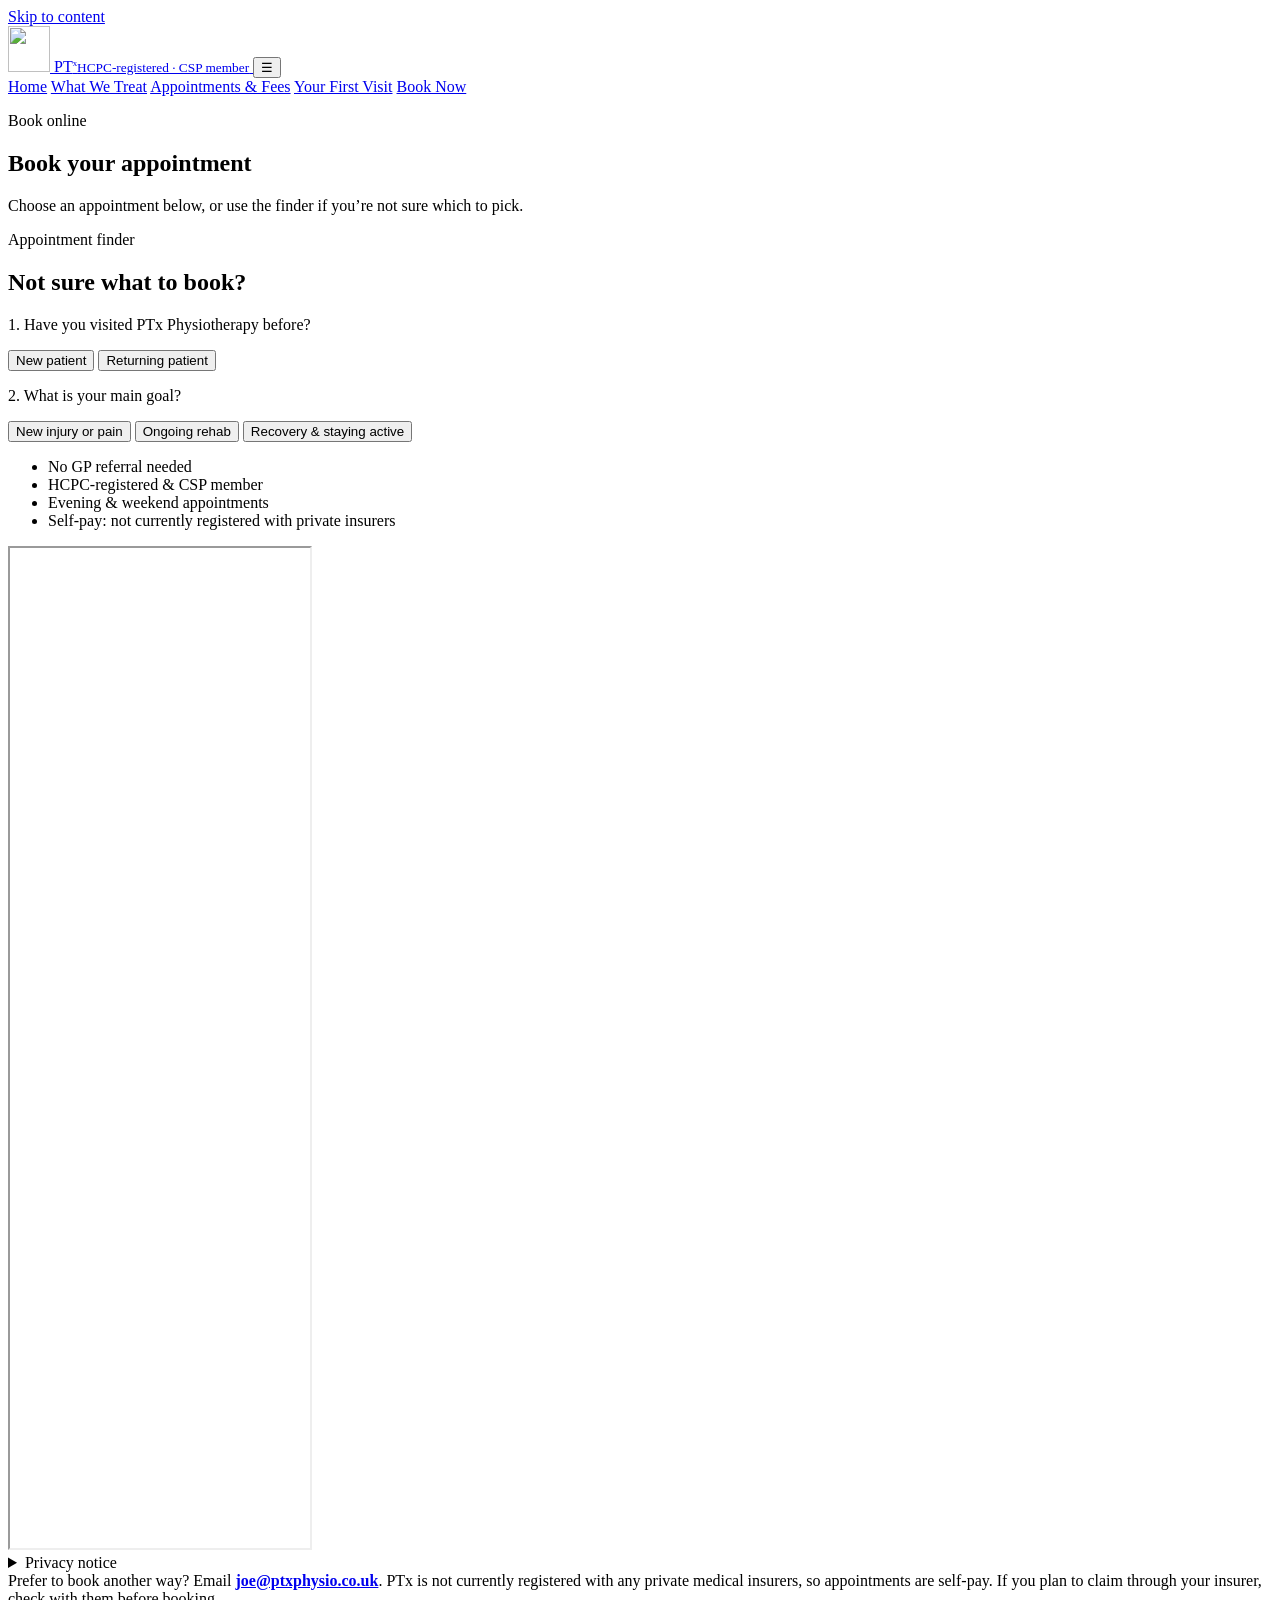
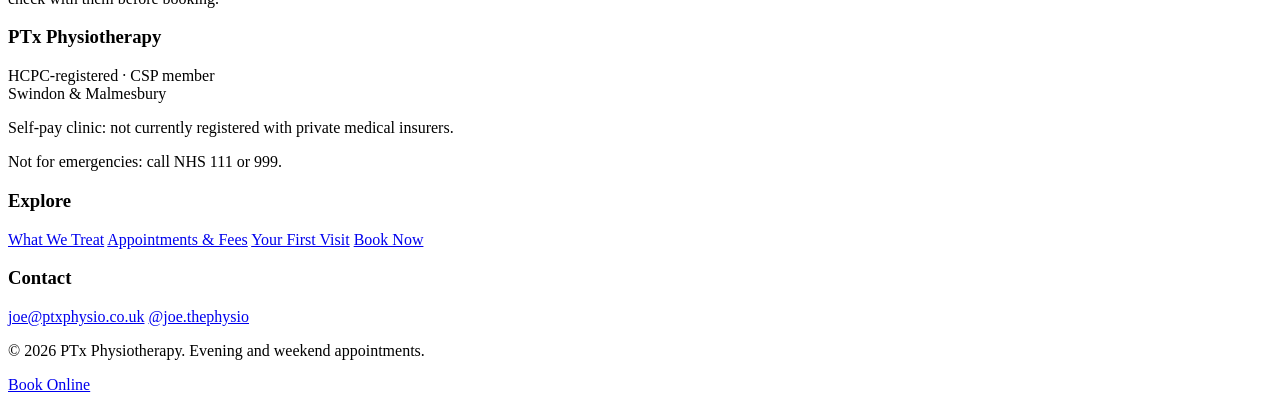
==== book.html @ e8dee444 "Add files via upload" ====
<!DOCTYPE html>
<html lang="en-GB">
<head>
  <meta charset="utf-8">
  <meta name="viewport" content="width=device-width, initial-scale=1">
  <title>Book an Appointment | PTx Physiotherapy</title>
  <meta name="description" content="Book a physiotherapy assessment in Swindon or Malmesbury. 60-minute initial assessments, evening and weekend appointments, no GP referral needed.">
  <meta name="theme-color" content="#111111">
  <link rel="preconnect" href="https://fonts.googleapis.com">
  <link rel="preconnect" href="https://fonts.gstatic.com" crossorigin>
  <link rel="stylesheet" href="https://fonts.googleapis.com/css2?family=Fraunces:ital,opsz,wght@0,9..144,500;0,9..144,600;1,9..144,500&family=Work+Sans:wght@400;500;600&display=swap">
  <link rel="stylesheet" href="styles.css">
</head>
<body>
  <a class="skip-link" href="#main">Skip to content</a>

  <!-- ===== SHARED HEADER (copy to every page) ===== -->
  <header class="site-header">
    <div class="header-inner">
      <a class="logo" href="index.html" aria-label="PTx Physiotherapy home">
        <img src="images/ptx-logo.jpg" alt="" width="42" height="46">
        <span>PT<sup style="font-size:.55em">x</sup><small>HCPC-registered · CSP member</small></span>
      </a>
      <button class="menu-toggle" aria-label="Menu" aria-expanded="false" aria-controls="site-nav">☰</button>
      <nav class="nav" id="site-nav" aria-label="Main">
        <a href="index.html">Home</a>
        <a href="conditions.html">What We Treat</a>
        <a href="services.html">Appointments &amp; Fees</a>
        <a href="first-visit.html">Your First Visit</a>
        <a class="btn btn-gold" href="book.html">Book Now</a>
      </nav>
    </div>
  </header>

  <main id="main">
    <section class="page-hero">
      <div class="container">
        <p class="eyebrow">Book online</p>
        <h1>Book your appointment</h1>
        <p class="lede">Choose an appointment below, or use the finder if you’re not sure which to pick.</p>
      </div>
    </section>

    <section class="section alt" id="finder">
      <div class="container">
        <div class="section-head"><p class="eyebrow">Appointment finder</p><h2>Not sure what to book?</h2></div>
        <div class="finder" data-finder>
          <p class="q" id="q-who">1. Have you visited PTx Physiotherapy before?</p>
          <div class="opts" role="group" aria-labelledby="q-who">
            <button class="opt" data-q="who" data-v="new" aria-pressed="false">New patient</button>
            <button class="opt" data-q="who" data-v="returning" aria-pressed="false">Returning patient</button>
          </div>
          <p class="q" id="q-goal">2. What is your main goal?</p>
          <div class="opts" role="group" aria-labelledby="q-goal">
            <button class="opt" data-q="goal" data-v="pain" aria-pressed="false">New injury or pain</button>
            <button class="opt" data-q="goal" data-v="rehab" aria-pressed="false">Ongoing rehab</button>
            <button class="opt" data-q="goal" data-v="active" aria-pressed="false">Recovery &amp; staying active</button>
          </div>
          <div data-finder-result aria-live="polite"></div>
        </div>
      </div>
    </section>

    <section class="section" id="booking">
      <div class="container">
        <ul class="badges"><li>No GP referral needed</li><li>HCPC-registered &amp; CSP member</li><li>Evening &amp; weekend appointments</li><li>Self-pay: not currently registered with private insurers</li></ul>

        <!-- Cliniko embed: set CONFIG.clinikoUrl in script.js to show it (the request form below then hides) -->
        <div id="cliniko-embed"></div>

        <!-- Request form: used until online booking is connected -->
        <div id="request-form">
          <p class="micro">Not for emergencies: call NHS 111 or 999. Request an appointment below and I’ll confirm a time by email or phone.</p>
          <form class="form" id="booking-form">
            <label class="field">Full name<input id="f-name" required autocomplete="name"></label>
            <label class="field">Date of birth<input id="f-dob" type="date" required autocomplete="bday"></label>
            <label class="field">Address<input id="f-address" required autocomplete="street-address"></label>
            <div class="field-row">
              <label class="field">Postcode<input id="f-postcode" required autocomplete="postal-code"></label>
              <label class="field">Telephone<input id="f-phone" type="tel" required autocomplete="tel"></label>
            </div>
            <label class="field">Email<input id="f-email" type="email" required autocomplete="email"></label>
            <label class="field">Appointment
              <select id="f-type"><option>Initial assessment (60 min)</option><option>Follow-up session (45 min)</option><option>Not sure yet</option></select>
            </label>
            <label class="field">When suits you? (evenings and weekends)<input id="f-times"></label>
            <label class="field">What’s the problem? (brief description)<textarea id="f-issue" required></textarea></label>
            <label class="consent"><input type="checkbox" id="f-consent" required><span>I agree to PTx using these details, including health information I’ve given, to arrange my appointment. Details are sent by email, which isn’t fully secure, so please keep the description brief.</span></label>
            <button class="btn btn-gold" type="submit">Request appointment</button>
          </form>

        </div>

        <details class="privacy">
          <summary>Privacy notice</summary>
          <p><strong>Who I am:</strong> PTx Physiotherapy (Joe, sole practitioner), joe@ptxphysio.co.uk.</p>
          <p><strong>What I collect:</strong> the details you enter when you book.</p>
          <p><strong>Why:</strong> to arrange and deliver your appointment and, if you become a patient, to keep your clinical record. Health information is special category data, which I use with your explicit consent and to provide healthcare.</p>
          <p><strong>Who sees it:</strong> only me. Online bookings and clinical records are held in Cliniko, the practice-management software I use, which processes them on my behalf. I don’t sell or share your details, except where the law requires it or to protect your safety.</p>
          <p><strong>How long:</strong> clinical records are kept securely for as long as professional guidance requires. Enquiries that don’t lead to an appointment are deleted when no longer needed.</p>
          <p><strong>Your rights:</strong> you can ask to see, correct or delete your information, or complain to the Information Commissioner’s Office (ico.org.uk).</p>
        </details>

        <div class="notice">Prefer to book another way? Email <a href="mailto:joe@ptxphysio.co.uk"><strong>joe@ptxphysio.co.uk</strong></a>. PTx is not currently registered with any private medical insurers, so appointments are self-pay. If you plan to claim through your insurer, check with them before booking.</div>
      </div>
    </section>
  </main>

  <!-- ===== SHARED FOOTER (copy to every page) ===== -->
  <footer class="site-footer">
    <div class="container">
      <div class="footer-grid">
        <div>
          <h3>PTx Physiotherapy</h3>
          <p>HCPC-registered · CSP member<br>Swindon &amp; Malmesbury</p>
          <p>Self-pay clinic: not currently registered with private medical insurers.</p>
          <p>Not for emergencies: call NHS 111 or 999.</p>
        </div>
        <div>
          <h3>Explore</h3>
          <a href="conditions.html">What We Treat</a>
          <a href="services.html">Appointments &amp; Fees</a>
          <a href="first-visit.html">Your First Visit</a>
          <a href="book.html">Book Now</a>
        </div>
        <div>
          <h3>Contact</h3>
          <a href="mailto:joe@ptxphysio.co.uk">joe@ptxphysio.co.uk</a>
          <a href="https://www.instagram.com/joe.thephysio/" rel="noopener">@joe.thephysio</a>
        </div>
      </div>
      <p class="legal">© <span id="year">2026</span> PTx Physiotherapy. Evening and weekend appointments.</p>
    </div>
  </footer>

  <!-- ===== STICKY MOBILE BAR (shows on phones only) ===== -->
  <div class="mobile-bar">
    <a class="btn btn-gold" href="book.html">Book Online</a>
  </div>

  <script src="script.js"></script>
</body>
</html>
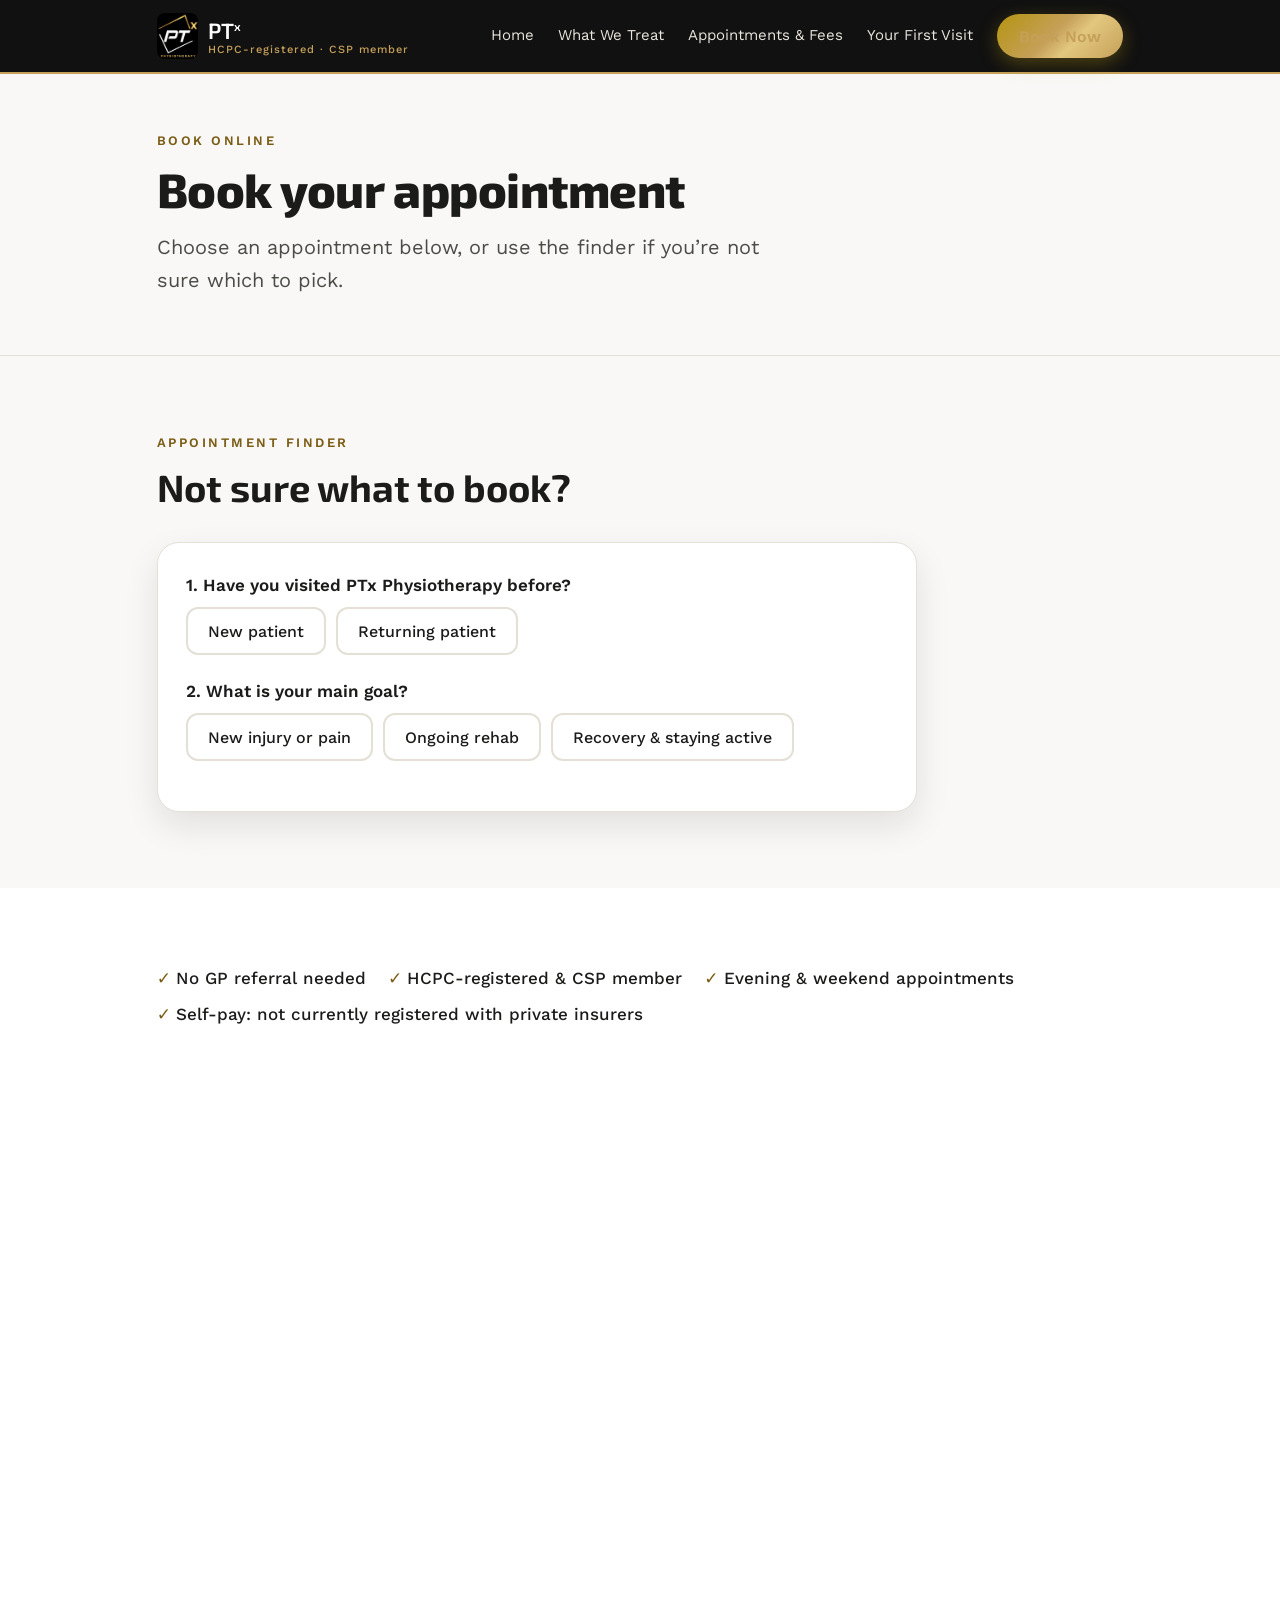
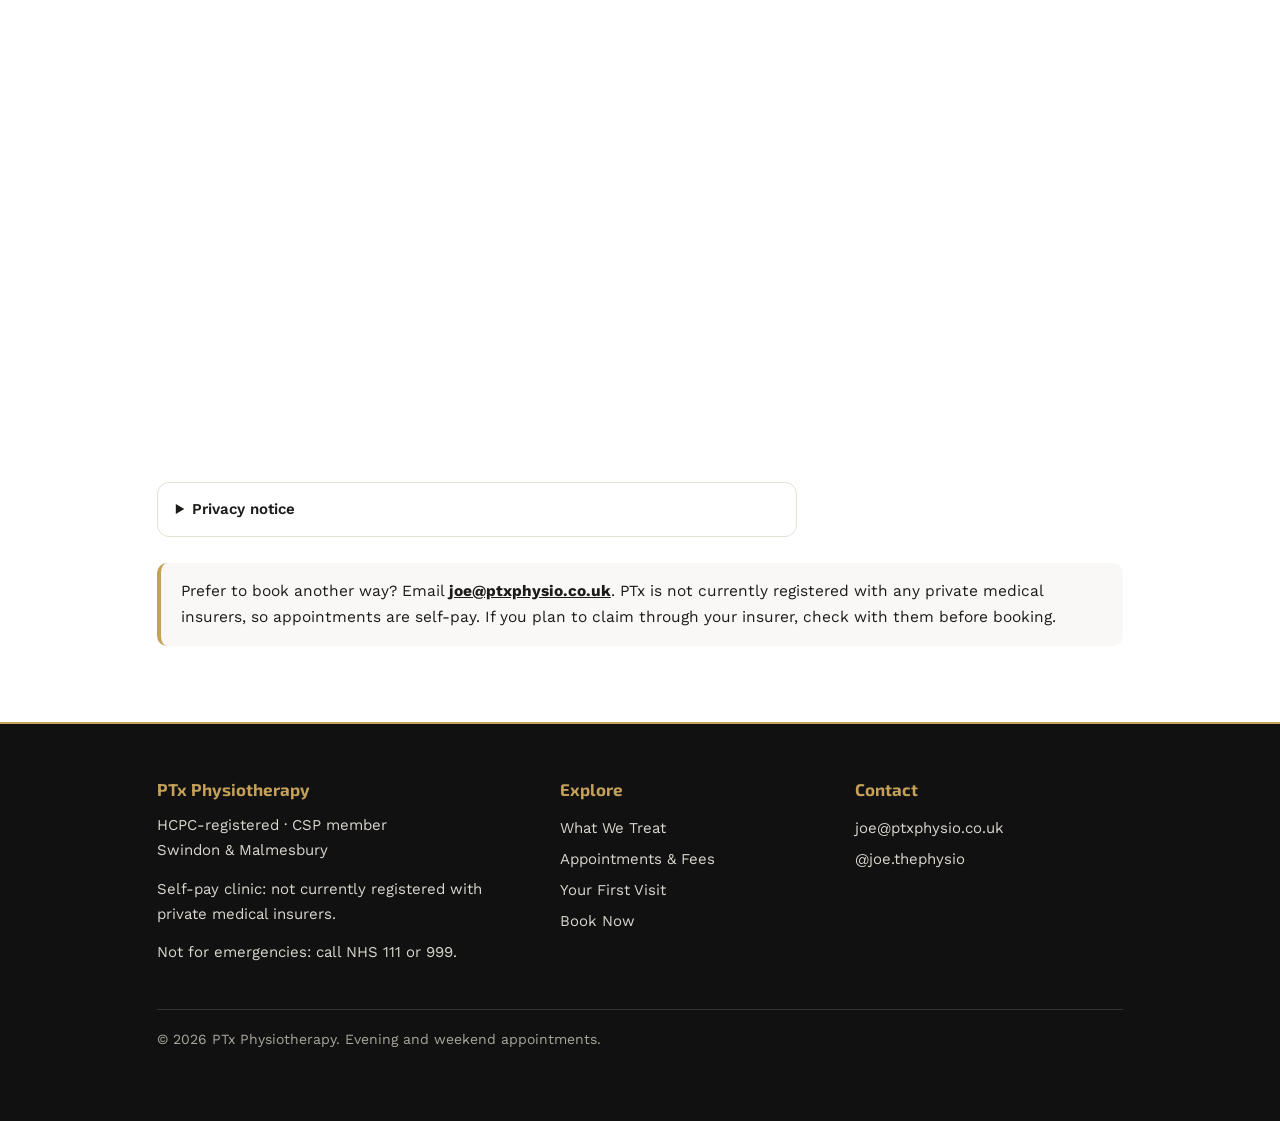
==== commit 86940608: "Add files via upload" ====
--- a/book.html
+++ b/book.html
@@ -8,7 +8,7 @@
   <meta name="theme-color" content="#111111">
   <link rel="preconnect" href="https://fonts.googleapis.com">
   <link rel="preconnect" href="https://fonts.gstatic.com" crossorigin>
-  <link rel="stylesheet" href="https://fonts.googleapis.com/css2?family=Fraunces:ital,opsz,wght@0,9..144,500;0,9..144,600;1,9..144,500&family=Work+Sans:wght@400;500;600&display=swap">
+  <link rel="stylesheet" href="https://fonts.googleapis.com/css2?family=Exo+2:ital,wght@0,600;0,700;0,800;1,700;1,800&family=Work+Sans:wght@400;500;600&display=swap">
   <link rel="stylesheet" href="styles.css">
 </head>
 <body>
@@ -18,7 +18,7 @@
   <header class="site-header">
     <div class="header-inner">
       <a class="logo" href="index.html" aria-label="PTx Physiotherapy home">
-        <img src="images/ptx-logo.jpg" alt="" width="42" height="46">
+        <img src="ptx-logo.jpg" alt="" width="42" height="46">
         <span>PT<sup style="font-size:.55em">x</sup><small>HCPC-registered · CSP member</small></span>
       </a>
       <button class="menu-toggle" aria-label="Menu" aria-expanded="false" aria-controls="site-nav">☰</button>
--- a/styles.css
+++ b/styles.css
@@ -0,0 +1,192 @@
+/* ==========================================================================
+   PTx Physiotherapy: shared stylesheet
+   Design system: black, white and gold (matched to the logo).
+   Sections: 1 Tokens · 2 Base · 3 Layout · 4 Buttons · 5 Header/Nav · 6 Hero
+             7 Credential strip · 8 Clinical edge · 9 Cards · 10 Finder
+             11 FAQ · 12 Condition filters · 13 Footer · 14 Mobile bar
+   ========================================================================== */
+
+/* 1. TOKENS ------------------------------------------------------------- */
+:root {
+  --black: #111111;        /* headers, footer, contrast blocks */
+  --white: #FFFFFF;
+  --alabaster: #F9F8F6;    /* warm section background */
+  --gold: #C5A059;         /* accents, borders, buttons */
+  --gold-deep: #B59410;    /* gradient depth */
+  --gold-text: #7A5C14;    /* gold for TEXT on light backgrounds (passes AA) */
+  --gold-light: #E3C77E;
+  --text: #1B1B1A;
+  --muted: #4B4B47;
+  --line: #E4E0D6;
+  --gold-grad: linear-gradient(135deg, #B59410 0%, #C5A059 45%, #E3C77E 62%, #C5A059 100%);
+  --radius: 16px;
+  --shadow: 0 14px 34px rgba(17, 17, 17, 0.10);
+  --font-head: 'Exo 2', 'Segoe UI', system-ui, -apple-system, sans-serif;   /* sporty, slightly italic-feeling sans, echoing the logo lettering */
+  --font-body: 'Work Sans', system-ui, -apple-system, 'Segoe UI', sans-serif;
+  --header-h: 72px;
+}
+
+/* 2. BASE --------------------------------------------------------------- */
+*, *::before, *::after { box-sizing: border-box; }
+html { scroll-behavior: smooth; scroll-padding-top: calc(var(--header-h) + 12px); }
+@media (prefers-reduced-motion: reduce) { html { scroll-behavior: auto; } * { transition: none !important; } }
+body { margin: 0; font: 400 17px/1.65 var(--font-body); color: var(--text); background: var(--white); }
+h1, h2, h3 { font-family: var(--font-head); font-weight: 700; line-height: 1.12; margin: 0 0 14px; color: inherit; }
+h1 { font-size: clamp(32px, 5vw, 54px); letter-spacing: -0.01em; font-weight: 800; }
+h2 { font-size: clamp(27px, 3.8vw, 38px); }
+h3 { font-size: 21px; }
+p { margin: 0 0 14px; }
+a { color: inherit; }
+img { max-width: 100%; height: auto; }
+:focus-visible { outline: 3px solid var(--gold-deep); outline-offset: 3px; }
+.skip-link { position: absolute; left: -999px; top: 8px; background: var(--gold); color: var(--black); padding: 10px 16px; z-index: 100; border-radius: 8px; }
+.skip-link:focus { left: 8px; }
+.eyebrow { font-size: 13px; font-weight: 600; letter-spacing: 2.5px; text-transform: uppercase; color: var(--gold-text); margin: 0 0 12px; }
+.dark .eyebrow { color: var(--gold); }
+.lede { font-size: clamp(17px, 2.1vw, 20px); color: var(--muted); max-width: 620px; }
+.dark .lede, .dark p { color: #DAD7CF; }
+
+/* 3. LAYOUT ------------------------------------------------------------- */
+.container { max-width: 1120px; margin: 0 auto; padding: 0 6vw; }
+.section { padding: 76px 0; }
+.section.alt { background: var(--alabaster); }
+.section.dark { background: var(--black); color: var(--white); }
+.grid { display: grid; gap: 18px; }
+@media (min-width: 700px) { .grid.two { grid-template-columns: repeat(2, 1fr); } .grid.three { grid-template-columns: repeat(3, 1fr); } }
+
+/* 4. BUTTONS ------------------------------------------------------------ */
+.btn { display: inline-flex; align-items: center; justify-content: center; min-height: 48px; padding: 12px 26px; border-radius: 999px; font: 600 16px var(--font-body); text-decoration: none; cursor: pointer; border: 2px solid transparent; transition: transform .15s, box-shadow .15s; }
+.btn:hover { transform: translateY(-1px); }
+.btn-gold { background: var(--gold-grad); color: var(--black); box-shadow: 0 6px 18px rgba(181, 148, 16, 0.35); }
+.btn-dark { background: var(--black); color: var(--white); }
+.btn-outline { background: transparent; color: var(--text); border-color: var(--black); }
+.dark .btn-outline { color: var(--white); border-color: var(--gold); }
+.btn-row { display: flex; flex-direction: column; gap: 12px; }
+@media (min-width: 560px) { .btn-row { flex-direction: row; } }
+
+/* 5. HEADER & NAVIGATION ------------------------------------------------ */
+.site-header { position: sticky; top: 0; z-index: 50; background: var(--black); color: var(--white); border-bottom: 2px solid var(--gold); }
+.header-inner { max-width: 1120px; margin: 0 auto; padding: 0 6vw; min-height: var(--header-h); display: flex; align-items: center; justify-content: space-between; gap: 16px; }
+.logo { display: flex; align-items: center; gap: 10px; text-decoration: none; font: 600 22px var(--font-head); }
+.logo img { height: 46px; width: auto; border-radius: 8px; }
+.logo small { display: block; font: 500 11px var(--font-body); letter-spacing: 1px; color: var(--gold); }
+.nav { display: none; align-items: center; gap: 24px; font-size: 15px; }
+.nav a { text-decoration: none; color: #E8E5DC; padding: 6px 0; border-bottom: 2px solid transparent; }
+.nav a:hover, .nav a[aria-current="page"] { color: var(--gold); border-bottom-color: var(--gold); }
+.nav .btn { color: var(--black); border: 0; padding: 10px 22px; min-height: 44px; }
+.nav .btn:hover { color: var(--black); }
+.menu-toggle { background: none; border: 1px solid var(--gold); color: var(--white); border-radius: 10px; width: 46px; height: 46px; font-size: 22px; cursor: pointer; }
+.nav.open { display: flex; flex-direction: column; align-items: stretch; position: absolute; left: 0; right: 0; top: 100%; background: var(--black); padding: 18px 6vw 26px; border-bottom: 2px solid var(--gold); }
+@media (min-width: 900px) { .nav { display: flex; } .menu-toggle { display: none; } }
+
+/* 6. HERO --------------------------------------------------------------- */
+.hero { padding: 56px 0 64px; background: var(--alabaster); }
+.hero-grid { display: grid; gap: 36px; align-items: center; }
+@media (min-width: 900px) { .hero-grid { grid-template-columns: 1.3fr 0.7fr; gap: 60px; } .hero { padding: 84px 0; } }
+.hero h1 em { font-style: italic; color: var(--gold-text); }   /* the slant echoes the logo */
+.hero .btn-row { margin-top: 26px; }
+.micro { font-size: 14.5px; color: var(--muted); margin-top: 14px; }
+.logo-card { background: var(--white); border: 1px solid var(--line); border-radius: 24px; padding: 22px; box-shadow: var(--shadow); text-align: center; }
+.logo-card .tile { border-radius: 16px; overflow: hidden; background: #000; box-shadow: 0 0 0 2px var(--gold); max-width: 290px; margin: 0 auto 16px; }
+.logo-card .tile img { display: block; width: 100%; }
+.logo-card .photo { border-radius: 16px; overflow: hidden; box-shadow: 0 0 0 2px var(--gold); max-width: 290px; margin: 0 auto 16px; aspect-ratio: 4 / 5; background: var(--alabaster); }
+.logo-card .photo img { display: block; width: 100%; height: 100%; object-fit: cover; }
+.logo-card p { font-size: 15px; color: var(--muted); margin: 0; }
+.logo-card b { display: block; font: 600 19px var(--font-head); color: var(--text); margin-bottom: 4px; }
+
+/* 7. CREDENTIAL STRIP --------------------------------------------------- */
+.cred-strip { background: var(--black); color: var(--white); border-top: 2px solid var(--gold); border-bottom: 2px solid var(--gold); }
+.cred-list { list-style: none; margin: 0; padding: 22px 0; display: grid; gap: 14px; }
+@media (min-width: 760px) { .cred-list { grid-template-columns: repeat(4, 1fr); } }
+.cred-list li { display: flex; align-items: center; gap: 12px; font-weight: 500; font-size: 15.5px; line-height: 1.35; }
+.cred-list li::before { content: "✓"; flex: none; width: 30px; height: 30px; border-radius: 50%; background: var(--gold-grad); color: var(--black); display: grid; place-items: center; font-weight: 700; }
+
+/* 8. CLINICAL EDGE ------------------------------------------------------ */
+.edge-card { border: 1px solid var(--gold); border-radius: var(--radius); padding: 28px; background: #1A1A19; }
+.edge-card h3 { color: var(--gold); }
+.edge-card ul { margin: 12px 0 0; padding-left: 20px; color: #DAD7CF; }
+.edge-card li { margin-bottom: 6px; }
+.time-pills { display: flex; flex-wrap: wrap; gap: 10px; margin: 14px 0 0; }
+.pill { background: var(--gold-grad); color: var(--black); font-weight: 600; border-radius: 999px; padding: 6px 16px; font-size: 14.5px; }
+
+/* 9. CARDS (scope / conditions) ---------------------------------------- */
+.card { display: block; background: var(--white); border: 1px solid var(--line); border-top: 3px solid var(--gold); border-radius: var(--radius); padding: 24px; text-decoration: none; color: var(--text); transition: transform .18s, box-shadow .18s, border-color .18s; }
+.card:hover, .card:focus-visible { transform: translateY(-4px); box-shadow: var(--shadow); border-color: var(--gold-deep); }
+.card p { color: var(--muted); font-size: 16px; margin: 0; }
+.card .more { display: inline-block; margin-top: 12px; font-weight: 600; font-size: 15px; color: var(--gold-text); }
+.section-head { max-width: 680px; margin-bottom: 34px; }
+
+/* 10. APPOINTMENT FINDER ----------------------------------------------- */
+.finder { background: var(--white); border: 1px solid var(--line); border-radius: 22px; padding: 28px; box-shadow: var(--shadow); max-width: 760px; }
+.finder .q { font-weight: 600; margin: 0 0 8px; }
+.opts { display: flex; flex-wrap: wrap; gap: 10px; margin-bottom: 22px; }
+.opt { min-height: 48px; padding: 10px 20px; border-radius: 12px; border: 2px solid var(--line); background: var(--white); color: var(--text); font: 500 16px var(--font-body); cursor: pointer; }
+.opt:hover { border-color: var(--gold); }
+.opt[aria-pressed="true"] { background: var(--black); border-color: var(--black); color: var(--white); }
+.result-card { border: 2px solid var(--gold); border-radius: var(--radius); padding: 22px; background: var(--alabaster); }
+.result-card .price { font-weight: 600; color: var(--gold-text); }
+
+/* 11. FAQ ACCORDION ----------------------------------------------------- */
+.faq { max-width: 760px; }
+.faq-item { border-bottom: 1px solid var(--line); }
+.faq-q { width: 100%; text-align: left; background: none; border: 0; padding: 20px 40px 20px 0; font: 600 18px var(--font-body); color: var(--text); cursor: pointer; position: relative; }
+.faq-q::after { content: "+"; position: absolute; right: 6px; top: 50%; transform: translateY(-50%); font-size: 26px; color: var(--gold-text); }
+.faq-q[aria-expanded="true"]::after { content: "–"; }
+.faq-a { padding: 0 0 20px; color: var(--muted); }
+.faq-a[hidden] { display: none; }
+
+/* 12. CONDITION FILTERS (used on conditions.html) ---------------------- */
+.filters { display: flex; flex-wrap: wrap; gap: 10px; margin-bottom: 26px; }
+.filter-btn { min-height: 44px; padding: 8px 18px; border-radius: 999px; border: 2px solid var(--black); background: transparent; font: 600 15px var(--font-body); cursor: pointer; color: var(--text); }
+.filter-btn[aria-pressed="true"] { background: var(--black); color: var(--gold); }
+[data-category][hidden] { display: none; }
+
+/* 12b. INSTAGRAM SECTION ------------------------------------------------ */
+.insta-head { display: flex; flex-wrap: wrap; align-items: flex-end; justify-content: space-between; gap: 16px; margin-bottom: 26px; }
+.insta-head h2 { margin-bottom: 0; }
+
+/* 13. FOOTER ------------------------------------------------------------ */
+.site-footer { background: var(--black); color: #DAD7CF; padding: 56px 0 calc(56px + 76px); border-top: 2px solid var(--gold); font-size: 15px; }
+.footer-grid { display: grid; gap: 28px; }
+@media (min-width: 760px) { .footer-grid { grid-template-columns: 1.4fr 1fr 1fr; } .site-footer { padding-bottom: 56px; } }
+.site-footer h3 { color: var(--gold); font-size: 17px; }
+.site-footer a { text-decoration: none; display: block; padding: 3px 0; }
+.site-footer a:hover { color: var(--gold); }
+.legal { border-top: 1px solid #333; margin-top: 30px; padding-top: 18px; font-size: 14px; color: #A9A69D; }
+
+/* 14. STICKY MOBILE BAR (Call Clinic + Book Online) -------------------- */
+.mobile-bar { position: fixed; left: 0; right: 0; bottom: 0; z-index: 60; display: flex; gap: 10px; padding: 10px 5vw calc(10px + env(safe-area-inset-bottom, 0px)); background: var(--black); border-top: 2px solid var(--gold); }
+.mobile-bar .btn { flex: 1; padding: 12px 10px; }
+.mobile-bar .btn-outline { color: var(--white); border-color: var(--gold); }
+@media (min-width: 768px) { .mobile-bar { display: none; } }
+
+/* 15. INNER PAGES (conditions, services, first visit, book) ------------- */
+.page-hero { background: var(--alabaster); padding: 56px 0 44px; border-bottom: 1px solid var(--line); }
+.page-hero h1 { font-size: clamp(32px, 4.6vw, 48px); }
+.notice { background: var(--alabaster); border-left: 4px solid var(--gold); border-radius: 10px; padding: 16px 20px; margin: 26px 0 0; font-size: 15.5px; }
+.notice.urgent { border-left-color: #B3261E; background: #FFF6F5; }
+.cond h3 { margin-bottom: 6px; }
+.cond h4 { font: 600 15px var(--font-body); letter-spacing: .5px; text-transform: uppercase; color: var(--gold-text); margin: 16px 0 4px; }
+.cond ul { margin: 0; padding-left: 20px; color: var(--muted); font-size: 16px; }
+.cond { cursor: default; }
+.cond:hover { transform: none; box-shadow: var(--shadow); }
+.price-card { background: var(--white); border: 1px solid var(--line); border-top: 4px solid var(--gold); border-radius: var(--radius); padding: 26px; }
+.price-card .amount { font: 600 38px var(--font-head); color: var(--text); margin: 6px 0 2px; }
+.price-card .meta { color: var(--gold-text); font-weight: 600; margin-bottom: 12px; }
+.price-card ul { padding-left: 20px; color: var(--muted); margin: 10px 0 0; }
+.steps { counter-reset: step; display: grid; gap: 18px; }
+@media (min-width: 760px) { .steps { grid-template-columns: repeat(3, 1fr); } }
+.step { background: var(--white); border: 1px solid var(--line); border-radius: var(--radius); padding: 26px; }
+.step::before { counter-increment: step; content: counter(step); display: grid; place-items: center; width: 40px; height: 40px; border-radius: 50%; background: var(--gold-grad); color: var(--black); font-weight: 700; margin-bottom: 14px; }
+.badges { list-style: none; padding: 0; margin: 0 0 24px; display: flex; flex-wrap: wrap; gap: 8px 22px; font-weight: 500; }
+.badges li::before { content: "✓ "; color: var(--gold-text); font-weight: 700; }
+.form { display: grid; gap: 14px; max-width: 640px; }
+.field { display: grid; gap: 6px; font-size: 14.5px; color: var(--muted); }
+.field input, .field select, .field textarea { font: 400 16px var(--font-body); color: var(--text); background: var(--white); border: 1px solid #C9C4B6; border-radius: 12px; padding: 12px 14px; width: 100%; }
+.field textarea { min-height: 120px; }
+.field-row { display: grid; gap: 14px; } @media (min-width: 560px) { .field-row { grid-template-columns: 1fr 1fr; } }
+.consent { display: flex; gap: 10px; align-items: flex-start; font-size: 15px; color: var(--text); }
+.consent input { margin-top: 5px; flex: none; }
+details.privacy { max-width: 640px; margin-top: 22px; border: 1px solid var(--line); border-radius: 12px; padding: 14px 18px; font-size: 15px; color: var(--muted); }
+details.privacy summary { cursor: pointer; font-weight: 600; color: var(--text); }
+#cliniko-embed iframe { width: 100%; min-height: 600px; border: 0; border-radius: 16px; background: var(--white); }
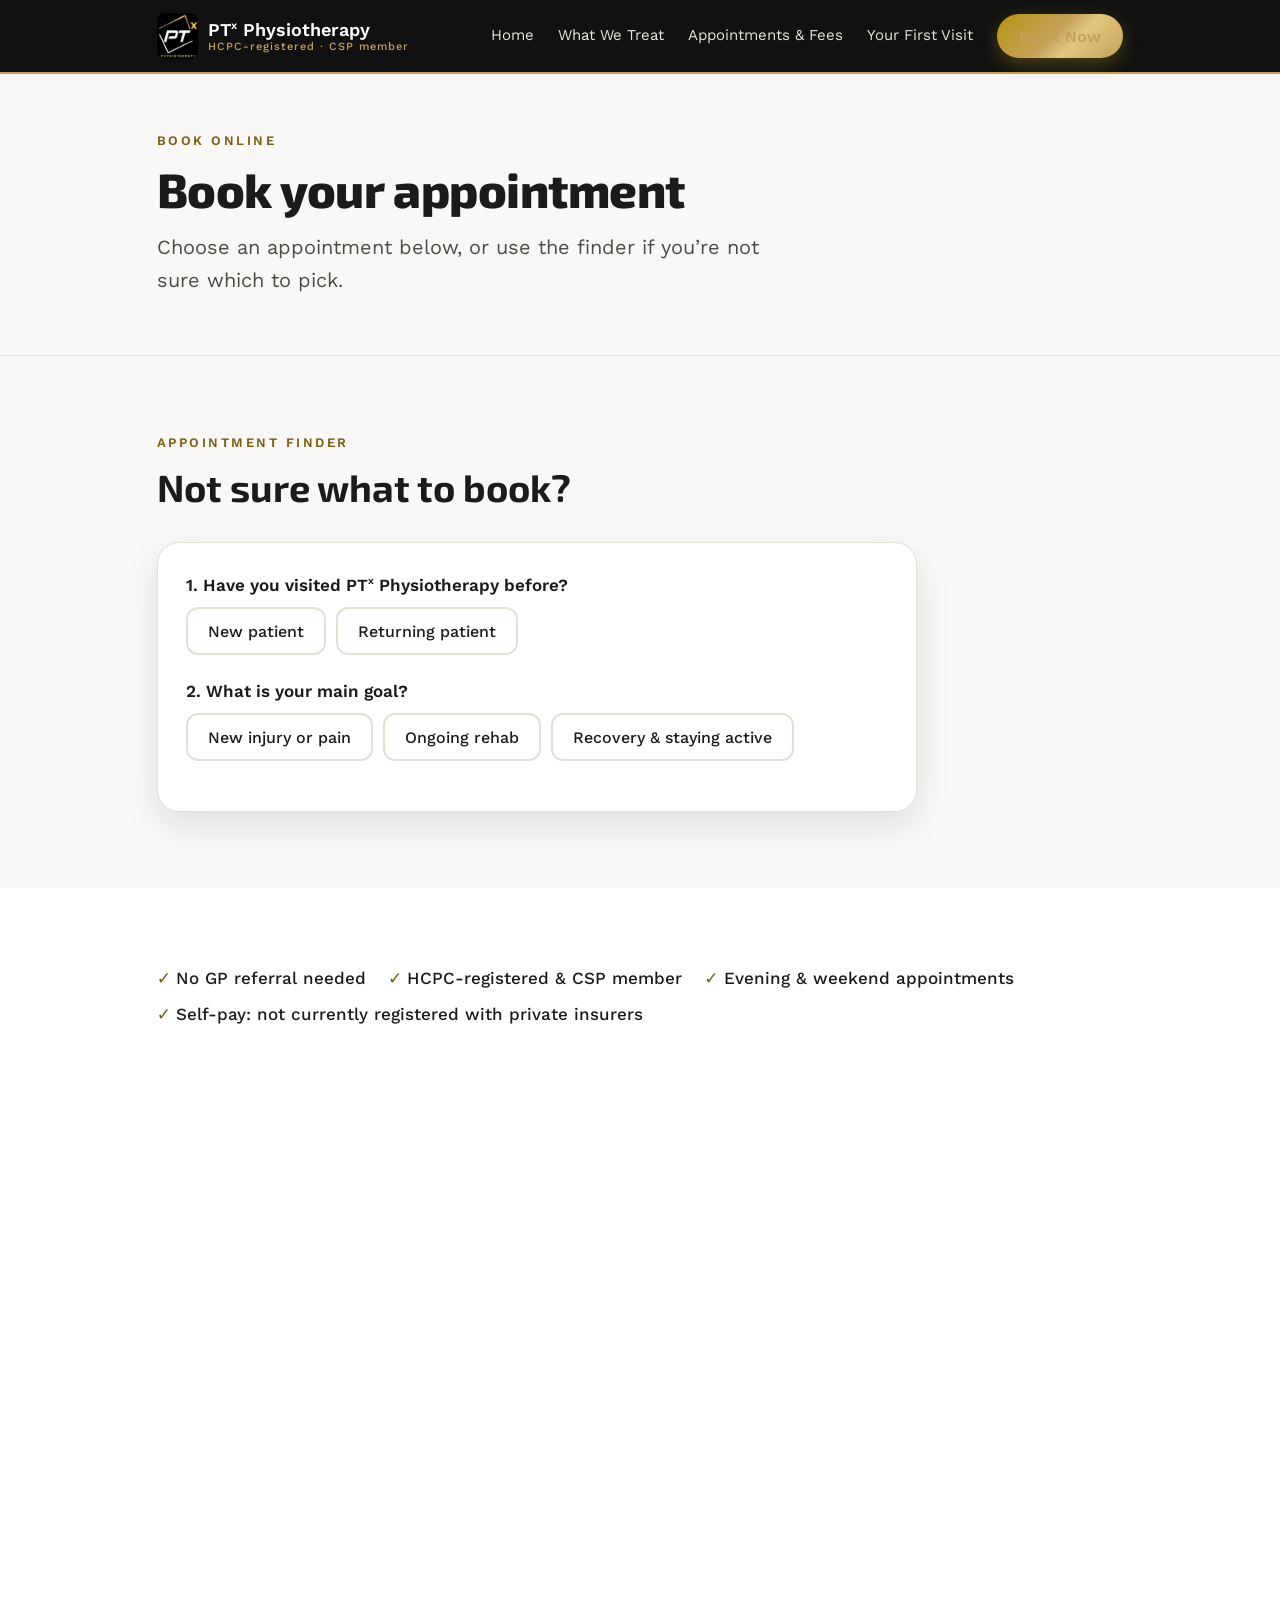
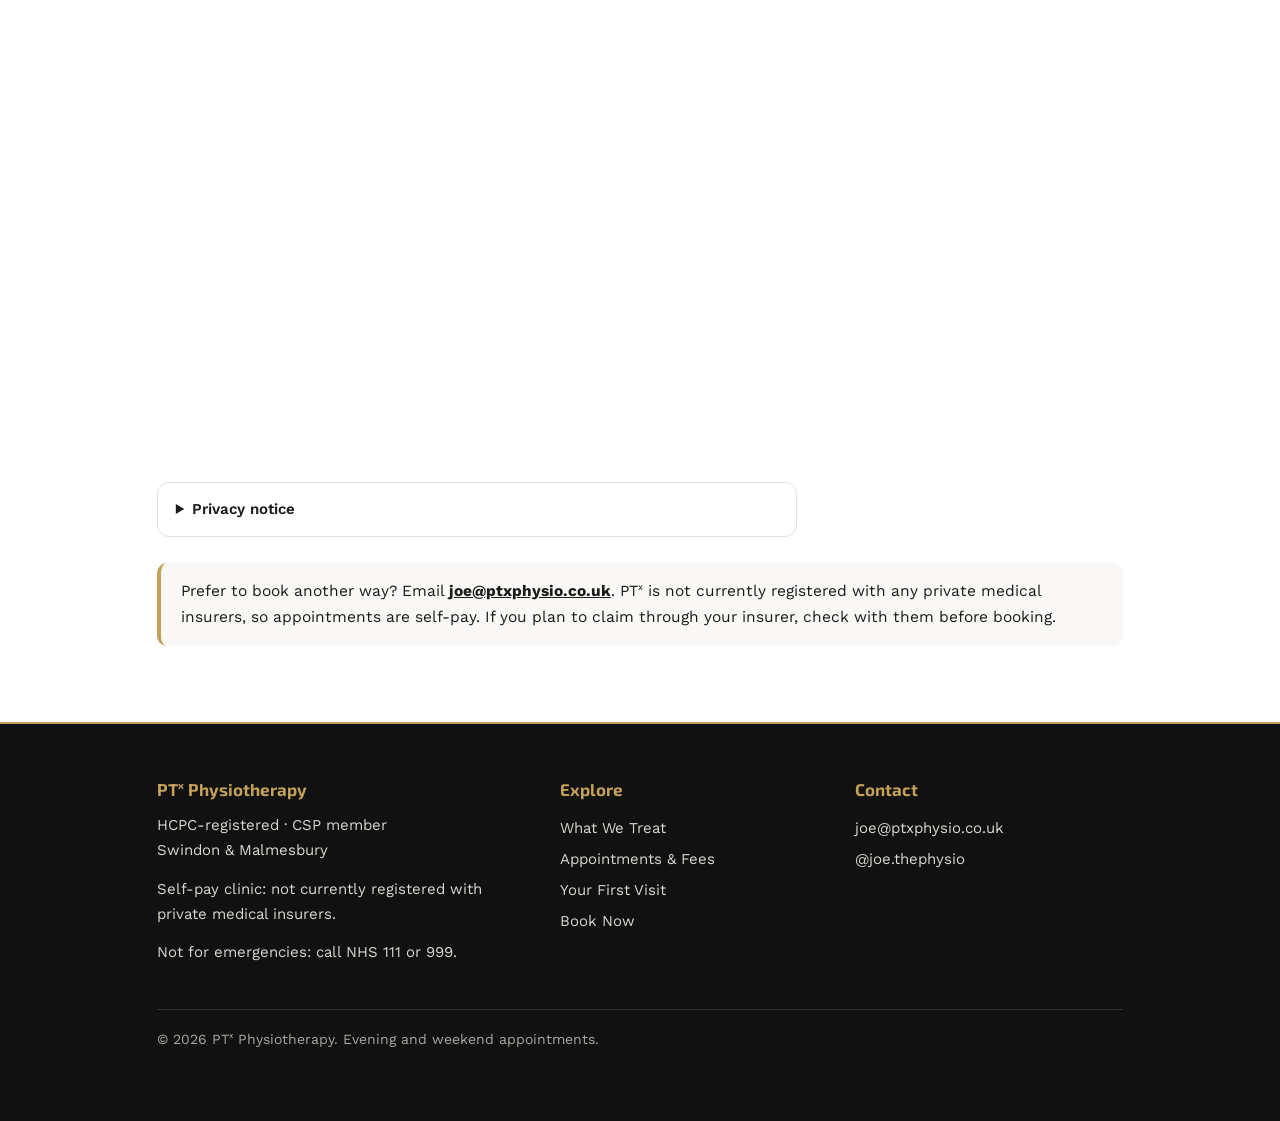
==== commit 0ac45f07: "Add files via upload" ====
--- a/book.html
+++ b/book.html
@@ -3,9 +3,21 @@
 <head>
   <meta charset="utf-8">
   <meta name="viewport" content="width=device-width, initial-scale=1">
-  <title>Book an Appointment | PTx Physiotherapy</title>
+  <title>Book an Appointment | PTˣ Physiotherapy</title>
   <meta name="description" content="Book a physiotherapy assessment in Swindon or Malmesbury. 60-minute initial assessments, evening and weekend appointments, no GP referral needed.">
   <meta name="theme-color" content="#111111">
+  <!-- Link previews (WhatsApp, Facebook, iMessage, etc.) -->
+  <meta property="og:type" content="website">
+  <meta property="og:site_name" content="PTˣ Physiotherapy">
+  <meta property="og:title" content="Book an Appointment | PTˣ Physiotherapy">
+  <meta property="og:description" content="Book a physiotherapy assessment in Swindon or Malmesbury. 60-minute initial assessments, evening and weekend appointments, no GP referral needed.">
+  <meta property="og:url" content="https://ptxphysio.co.uk/book.html">
+  <meta property="og:image" content="https://ptxphysio.co.uk/og-image.jpg">
+  <meta property="og:image:width" content="1200">
+  <meta property="og:image:height" content="630">
+  <meta property="og:image:alt" content="PTˣ Physiotherapy logo">
+  <meta name="twitter:card" content="summary_large_image">
+  <meta name="twitter:image" content="https://ptxphysio.co.uk/og-image.jpg">
   <link rel="preconnect" href="https://fonts.googleapis.com">
   <link rel="preconnect" href="https://fonts.gstatic.com" crossorigin>
   <link rel="stylesheet" href="https://fonts.googleapis.com/css2?family=Exo+2:ital,wght@0,600;0,700;0,800;1,700;1,800&family=Work+Sans:wght@400;500;600&display=swap">
@@ -17,9 +29,9 @@
   <!-- ===== SHARED HEADER (copy to every page) ===== -->
   <header class="site-header">
     <div class="header-inner">
-      <a class="logo" href="index.html" aria-label="PTx Physiotherapy home">
+      <a class="logo" href="index.html" aria-label="PTˣ Physiotherapy home">
         <img src="ptx-logo.jpg" alt="" width="42" height="46">
-        <span>PT<sup style="font-size:.55em">x</sup><small>HCPC-registered · CSP member</small></span>
+        <span>PT<sup>x</sup> Physiotherapy<small>HCPC-registered · CSP member</small></span>
       </a>
       <button class="menu-toggle" aria-label="Menu" aria-expanded="false" aria-controls="site-nav">☰</button>
       <nav class="nav" id="site-nav" aria-label="Main">
@@ -45,7 +57,7 @@
       <div class="container">
         <div class="section-head"><p class="eyebrow">Appointment finder</p><h2>Not sure what to book?</h2></div>
         <div class="finder" data-finder>
-          <p class="q" id="q-who">1. Have you visited PTx Physiotherapy before?</p>
+          <p class="q" id="q-who">1. Have you visited PT<sup>x</sup> Physiotherapy before?</p>
           <div class="opts" role="group" aria-labelledby="q-who">
             <button class="opt" data-q="who" data-v="new" aria-pressed="false">New patient</button>
             <button class="opt" data-q="who" data-v="returning" aria-pressed="false">Returning patient</button>
@@ -85,7 +97,7 @@
             </label>
             <label class="field">When suits you? (evenings and weekends)<input id="f-times"></label>
             <label class="field">What’s the problem? (brief description)<textarea id="f-issue" required></textarea></label>
-            <label class="consent"><input type="checkbox" id="f-consent" required><span>I agree to PTx using these details, including health information I’ve given, to arrange my appointment. Details are sent by email, which isn’t fully secure, so please keep the description brief.</span></label>
+            <label class="consent"><input type="checkbox" id="f-consent" required><span>I agree to PT<sup>x</sup> using these details, including health information I’ve given, to arrange my appointment. Details are sent by email, which isn’t fully secure, so please keep the description brief.</span></label>
             <button class="btn btn-gold" type="submit">Request appointment</button>
           </form>
 
@@ -93,7 +105,7 @@
 
         <details class="privacy">
           <summary>Privacy notice</summary>
-          <p><strong>Who I am:</strong> PTx Physiotherapy (Joe, sole practitioner), joe@ptxphysio.co.uk.</p>
+          <p><strong>Who I am:</strong> PT<sup>x</sup> Physiotherapy (Joe, sole practitioner), joe@ptxphysio.co.uk.</p>
           <p><strong>What I collect:</strong> the details you enter when you book.</p>
           <p><strong>Why:</strong> to arrange and deliver your appointment and, if you become a patient, to keep your clinical record. Health information is special category data, which I use with your explicit consent and to provide healthcare.</p>
           <p><strong>Who sees it:</strong> only me. Online bookings and clinical records are held in Cliniko, the practice-management software I use, which processes them on my behalf. I don’t sell or share your details, except where the law requires it or to protect your safety.</p>
@@ -101,7 +113,7 @@
           <p><strong>Your rights:</strong> you can ask to see, correct or delete your information, or complain to the Information Commissioner’s Office (ico.org.uk).</p>
         </details>
 
-        <div class="notice">Prefer to book another way? Email <a href="mailto:joe@ptxphysio.co.uk"><strong>joe@ptxphysio.co.uk</strong></a>. PTx is not currently registered with any private medical insurers, so appointments are self-pay. If you plan to claim through your insurer, check with them before booking.</div>
+        <div class="notice">Prefer to book another way? Email <a href="mailto:joe@ptxphysio.co.uk"><strong>joe@ptxphysio.co.uk</strong></a>. PT<sup>x</sup> is not currently registered with any private medical insurers, so appointments are self-pay. If you plan to claim through your insurer, check with them before booking.</div>
       </div>
     </section>
   </main>
@@ -111,7 +123,7 @@
     <div class="container">
       <div class="footer-grid">
         <div>
-          <h3>PTx Physiotherapy</h3>
+          <h3>PT<sup>x</sup> Physiotherapy</h3>
           <p>HCPC-registered · CSP member<br>Swindon &amp; Malmesbury</p>
           <p>Self-pay clinic: not currently registered with private medical insurers.</p>
           <p>Not for emergencies: call NHS 111 or 999.</p>
@@ -129,7 +141,7 @@
           <a href="https://www.instagram.com/joe.thephysio/" rel="noopener">@joe.thephysio</a>
         </div>
       </div>
-      <p class="legal">© <span id="year">2026</span> PTx Physiotherapy. Evening and weekend appointments.</p>
+      <p class="legal">© <span id="year">2026</span> PT<sup>x</sup> Physiotherapy. Evening and weekend appointments.</p>
     </div>
   </footer>
 
--- a/styles.css
+++ b/styles.css
@@ -67,7 +67,8 @@
 /* 5. HEADER & NAVIGATION ------------------------------------------------ */
 .site-header { position: sticky; top: 0; z-index: 50; background: var(--black); color: var(--white); border-bottom: 2px solid var(--gold); }
 .header-inner { max-width: 1120px; margin: 0 auto; padding: 0 6vw; min-height: var(--header-h); display: flex; align-items: center; justify-content: space-between; gap: 16px; }
-.logo { display: flex; align-items: center; gap: 10px; text-decoration: none; font: 600 22px var(--font-head); }
+.logo { display: flex; align-items: center; gap: 10px; text-decoration: none; font: 600 18px/1.2 var(--font-body); }
+sup { font-size: 0.6em; line-height: 0; }
 .logo img { height: 46px; width: auto; border-radius: 8px; }
 .logo small { display: block; font: 500 11px var(--font-body); letter-spacing: 1px; color: var(--gold); }
 .nav { display: none; align-items: center; gap: 24px; font-size: 15px; }
